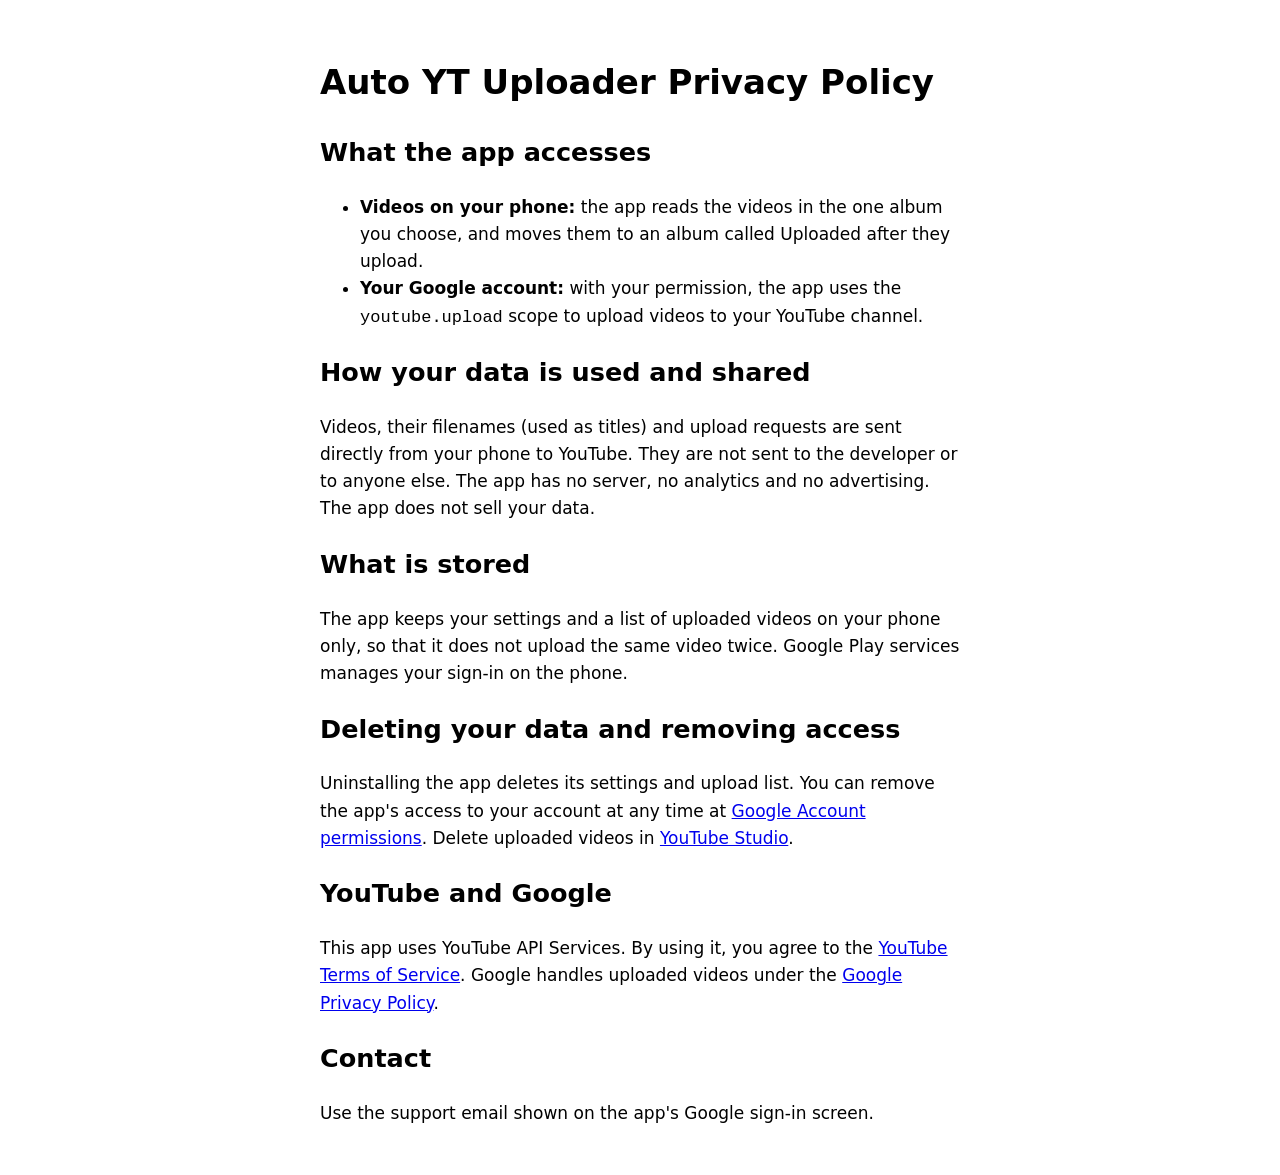
==== site/privacy.html @ 8d8fd3a0 "Add Auto YT Uploader Android app Uploads videos from a chosen album to YouTube as private videos, wi" ====
<!doctype html>
<html lang="en">
<head>
  <meta charset="utf-8">
  <meta name="viewport" content="width=device-width, initial-scale=1">
  <title>Privacy Policy</title>
  <style>
    body { max-width: 640px; margin: 0 auto; padding: 32px 16px; font: 17px/1.6 system-ui, sans-serif; }
  </style>
</head>
<body>
  <h1>Auto YT Uploader Privacy Policy</h1>

  <h2>What the app accesses</h2>
  <ul>
    <li><strong>Videos on your phone:</strong> the app reads the videos in the one album you choose,
      and moves them to an album called Uploaded after they upload.</li>
    <li><strong>Your Google account:</strong> with your permission, the app uses the
      <code>youtube.upload</code> scope to upload videos to your YouTube channel.</li>
  </ul>

  <h2>How your data is used and shared</h2>
  <p>Videos, their filenames (used as titles) and upload requests are sent directly from your phone
    to YouTube. They are not sent to the developer or to anyone else. The app has no server, no
    analytics and no advertising. The app does not sell your data.</p>

  <h2>What is stored</h2>
  <p>The app keeps your settings and a list of uploaded videos on your phone only, so that it does
    not upload the same video twice. Google Play services manages your sign-in on the phone.</p>

  <h2>Deleting your data and removing access</h2>
  <p>Uninstalling the app deletes its settings and upload list. You can remove the app's access to
    your account at any time at
    <a href="https://myaccount.google.com/permissions">Google Account permissions</a>.
    Delete uploaded videos in <a href="https://studio.youtube.com">YouTube Studio</a>.</p>

  <h2>YouTube and Google</h2>
  <p>This app uses YouTube API Services. By using it, you agree to the
    <a href="https://www.youtube.com/t/terms">YouTube Terms of Service</a>. Google handles uploaded
    videos under the <a href="https://policies.google.com/privacy">Google Privacy Policy</a>.</p>

  <h2>Contact</h2>
  <p>Use the support email shown on the app's Google sign-in screen.</p>
</body>
</html>
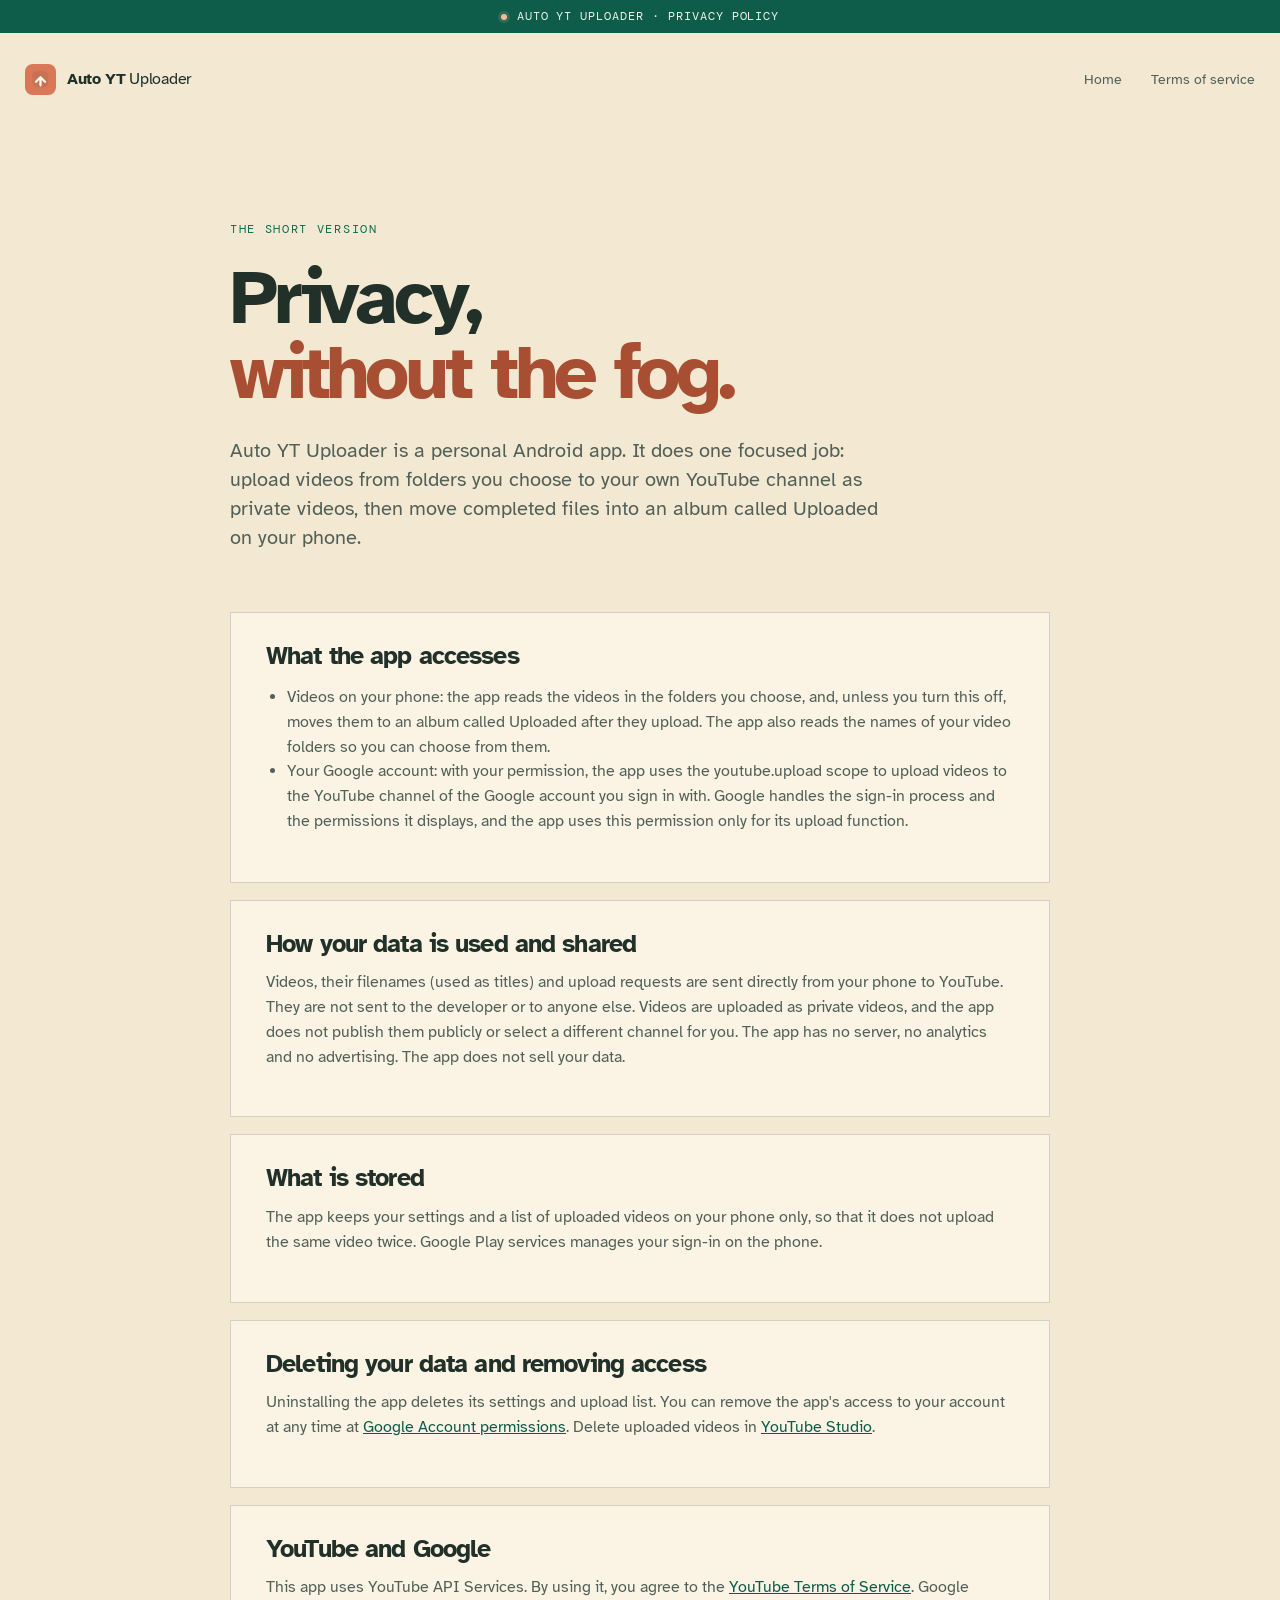
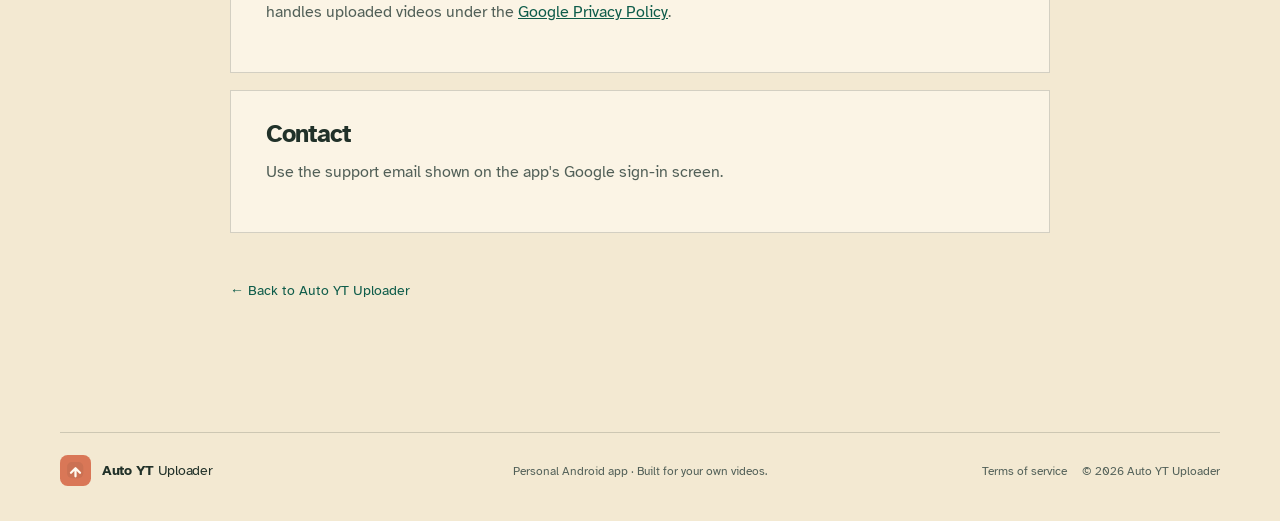
==== commit 1db2e558: "Add dashboard UI, upload queue, and site updates Split the app into Overview, Uploads, Folders, and " ====
--- a/site/privacy.html
+++ b/site/privacy.html
@@ -1,45 +1,35 @@
 <!doctype html>
-<html lang="en">
+<html lang="en" class="legal-page">
 <head>
   <meta charset="utf-8">
   <meta name="viewport" content="width=device-width, initial-scale=1">
-  <title>Privacy Policy</title>
-  <style>
-    body { max-width: 640px; margin: 0 auto; padding: 32px 16px; font: 17px/1.6 system-ui, sans-serif; }
-  </style>
+  <meta name="description" content="Privacy policy for Auto YT Uploader.">
+  <meta name="theme-color" content="#f3e9d2">
+  <title>Privacy policy — Auto YT Uploader</title>
+  <link rel="stylesheet" href="styles.css">
+  <script src="script.js" defer></script>
 </head>
 <body>
-  <h1>Auto YT Uploader Privacy Policy</h1>
-
-  <h2>What the app accesses</h2>
-  <ul>
-    <li><strong>Videos on your phone:</strong> the app reads the videos in the one album you choose,
-      and moves them to an album called Uploaded after they upload.</li>
-    <li><strong>Your Google account:</strong> with your permission, the app uses the
-      <code>youtube.upload</code> scope to upload videos to your YouTube channel.</li>
-  </ul>
-
-  <h2>How your data is used and shared</h2>
-  <p>Videos, their filenames (used as titles) and upload requests are sent directly from your phone
-    to YouTube. They are not sent to the developer or to anyone else. The app has no server, no
-    analytics and no advertising. The app does not sell your data.</p>
-
-  <h2>What is stored</h2>
-  <p>The app keeps your settings and a list of uploaded videos on your phone only, so that it does
-    not upload the same video twice. Google Play services manages your sign-in on the phone.</p>
-
-  <h2>Deleting your data and removing access</h2>
-  <p>Uninstalling the app deletes its settings and upload list. You can remove the app's access to
-    your account at any time at
-    <a href="https://myaccount.google.com/permissions">Google Account permissions</a>.
-    Delete uploaded videos in <a href="https://studio.youtube.com">YouTube Studio</a>.</p>
-
-  <h2>YouTube and Google</h2>
-  <p>This app uses YouTube API Services. By using it, you agree to the
-    <a href="https://www.youtube.com/t/terms">YouTube Terms of Service</a>. Google handles uploaded
-    videos under the <a href="https://policies.google.com/privacy">Google Privacy Policy</a>.</p>
-
-  <h2>Contact</h2>
-  <p>Use the support email shown on the app's Google sign-in screen.</p>
+  <a class="skip-link" href="#main">Skip to main content</a>
+  <header class="page-header">
+  <div class="announcement"><span class="announcement-dot"></span><span>Auto YT Uploader · privacy policy</span></div>
+  <div class="site-header">
+    <a class="brand" href="index.html" aria-label="Auto YT Uploader home"><img class="brand-logo" src="logo.svg" alt="" width="31" height="31"><span class="brand-name"><strong>Auto YT</strong> Uploader</span></a>
+    <nav class="site-nav" aria-label="Legal navigation"><a href="index.html">Home</a><a href="terms.html">Terms of service</a></nav>
+  </div>
+  </header>
+  <main class="legal-wrap section-shell" id="main" tabindex="-1">
+    <p class="legal-kicker">The short version</p>
+    <h1>Privacy,<br><em>without the fog.</em></h1>
+    <p class="legal-intro">Auto YT Uploader is a personal Android app. It does one focused job: upload videos from folders you choose to your own YouTube channel as private videos, then move completed files into an album called Uploaded on your phone.</p>
+    <section class="legal-card"><h2>What the app accesses</h2><ul><li>Videos on your phone: the app reads the videos in the folders you choose, and, unless you turn this off, moves them to an album called Uploaded after they upload. The app also reads the names of your video folders so you can choose from them.</li><li>Your Google account: with your permission, the app uses the youtube.upload scope to upload videos to the YouTube channel of the Google account you sign in with. Google handles the sign-in process and the permissions it displays, and the app uses this permission only for its upload function.</li></ul></section>
+    <section class="legal-card"><h2>How your data is used and shared</h2><p>Videos, their filenames (used as titles) and upload requests are sent directly from your phone to YouTube. They are not sent to the developer or to anyone else. Videos are uploaded as private videos, and the app does not publish them publicly or select a different channel for you. The app has no server, no analytics and no advertising. The app does not sell your data.</p></section>
+    <section class="legal-card"><h2>What is stored</h2><p>The app keeps your settings and a list of uploaded videos on your phone only, so that it does not upload the same video twice. Google Play services manages your sign-in on the phone.</p></section>
+    <section class="legal-card"><h2>Deleting your data and removing access</h2><p>Uninstalling the app deletes its settings and upload list. You can remove the app's access to your account at any time at <a href="https://myaccount.google.com/permissions">Google Account permissions</a>. Delete uploaded videos in <a href="https://studio.youtube.com">YouTube Studio</a>.</p></section>
+    <section class="legal-card"><h2>YouTube and Google</h2><p>This app uses YouTube API Services. By using it, you agree to the <a href="https://www.youtube.com/t/terms">YouTube Terms of Service</a>. Google handles uploaded videos under the <a href="https://policies.google.com/privacy">Google Privacy Policy</a>.</p></section>
+    <section class="legal-card"><h2>Contact</h2><p>Use the support email shown on the app's Google sign-in screen.</p></section>
+    <a class="legal-back" href="index.html">← Back to Auto YT Uploader</a>
+  </main>
+  <footer class="site-footer section-shell"><a class="brand brand-footer" href="index.html" aria-label="Auto YT Uploader home"><img class="brand-logo" src="logo.svg" alt="" width="31" height="31"><span class="brand-name"><strong>Auto YT</strong> Uploader</span></a><p>Personal Android app · Built for your own videos.</p><div class="footer-links"><a href="terms.html">Terms of service</a><span>© <span id="year"></span> Auto YT Uploader</span></div></footer>
 </body>
 </html>
--- a/site/styles.css
+++ b/site/styles.css
@@ -0,0 +1,266 @@
+@import url('https://fonts.googleapis.com/css2?family=Atkinson+Hyperlegible:wght@400;700&family=DM+Mono:wght@400;500&display=swap');
+
+:root {
+  --paper: #f3e9d2;
+  --paper-deep: #eadbbc;
+  --ink: #213129;
+  --ink-soft: #526058;
+  --rust: #a84e33;
+  --rust-dark: #96442c;
+  --green: #0f6b54;
+  --green-deep: #0e5c4a;
+  --mint: #d7e8d8;
+  --cream: #fffaf0;
+  --line: rgba(33, 49, 41, .18);
+  --shadow: 0 22px 60px rgba(63, 49, 30, .13);
+  --display: 'Atkinson Hyperlegible', 'Trebuchet MS', sans-serif;
+  --mono: 'DM Mono', 'SFMono-Regular', Consolas, monospace;
+}
+
+* { box-sizing: border-box; }
+html { scroll-behavior: smooth; }
+body { margin: 0; background: var(--paper); color: var(--ink); font-family: var(--display); font-size: 17px; line-height: 1.5; }
+a { color: inherit; text-decoration: none; }
+button { font: inherit; }
+main { overflow-x: clip; }
+main:focus { outline: 0; }
+:focus-visible { outline: 3px solid var(--ink); outline-offset: 3px; border-radius: 2px; }
+.privacy-panel :focus-visible { outline-color: var(--cream); }
+.skip-link { transition-property: none; position: absolute; top: -100px; left: 16px; z-index: 20; padding: 12px 16px; background: var(--ink); color: var(--cream); border-radius: 6px; font-size: 16px; }
+.skip-link:focus { top: 8px; }
+.skip-link:focus-visible { outline-color: var(--rust); }
+::selection { background: var(--rust); color: var(--cream); }
+
+body::before { content: ''; position: fixed; inset: 0; pointer-events: none; opacity: .34; background-image: radial-gradient(rgba(33,49,41,.12) .65px, transparent .65px); background-size: 12px 12px; mask-image: linear-gradient(to bottom, black, transparent 72%); z-index: -1; }
+.section-shell { width: min(1160px, calc(100% - 72px)); margin-inline: auto; }
+
+.announcement { min-height: 33px; padding: 7px 32px; display: flex; align-items: center; justify-content: center; gap: 10px; background: var(--green-deep); color: #edf5e9; font: 12px/1.3 var(--mono); letter-spacing: .08em; text-transform: uppercase; }
+.announcement-dot { width: 6px; height: 6px; border-radius: 50%; background: #f7b997; box-shadow: 0 0 0 3px rgba(247,185,151,.16); }
+.announcement-line { width: 24px; height: 1px; background: rgba(237,245,233,.35); }
+.announcement-detail { color: rgba(237,245,233,.85); }
+
+.site-header { width: min(1230px, calc(100% - 48px)); margin: 0 auto; min-height: 92px; display: flex; align-items: center; justify-content: space-between; position: relative; z-index: 10; }
+.brand { display: inline-flex; align-items: center; gap: 11px; font-size: 16px; letter-spacing: -.02em; }
+.brand-name { color: var(--ink); }
+.brand-name strong { font-weight: 700; }
+.brand-logo { display: block; flex: none; }
+.site-nav { display: flex; align-items: center; gap: 29px; font-size: 14px; }
+.site-nav a, .footer-links a, .legal-back { display: inline-flex; align-items: center; min-height: 24px; }
+.site-nav a:not(.nav-pill), .footer-links a { color: var(--ink-soft); transition: color .2s ease; }
+.site-nav a:not(.nav-pill):hover, .footer-links a:hover { color: var(--rust-dark); }
+.nav-pill { padding: 11px 15px; border: 1px solid var(--line); border-radius: 999px; color: var(--ink); transition: background .2s ease, border-color .2s ease, transform .2s ease; }
+.nav-pill:hover { background: rgba(255,250,240,.7); border-color: rgba(33,49,41,.35); transform: translateY(-2px); }
+.nav-pill span { margin-left: 10px; color: var(--rust); }
+.menu-toggle { display: none; background: none; border: 0; padding: 7px; cursor: pointer; }
+.menu-toggle span { display: block; width: 22px; height: 2px; background: var(--ink); margin: 5px; }
+
+.hero { min-height: 600px; padding: 72px 0 102px; display: grid; grid-template-columns: minmax(0, .94fr) minmax(410px, .86fr); gap: 62px; align-items: center; }
+.eyebrow { margin: 0 0 26px; display: flex; align-items: center; gap: 10px; color: var(--green); font: 12px/1.3 var(--mono); letter-spacing: .14em; text-transform: uppercase; }
+.eyebrow-rule { width: 28px; height: 1px; background: currentColor; display: inline-block; }
+h1, h2, h3, p { margin-top: 0; }
+h1, h2 { letter-spacing: -.055em; line-height: .98; font-weight: 700; }
+h1 { font-size: clamp(4rem, 6.8vw, 6.65rem); margin-bottom: 29px; max-width: 720px; }
+h1 em, h2 em { font-style: normal; color: var(--rust); }
+.hero-lede { max-width: 475px; color: var(--ink-soft); font-size: 20px; line-height: 1.42; margin-bottom: 31px; }
+.hero-actions, .closing-links { display: flex; gap: 17px; align-items: center; flex-wrap: wrap; }
+.button { display: inline-flex; align-items: center; gap: 17px; min-height: 47px; padding: 0 18px; border-radius: 6px; font-size: 14px; transition: transform .2s ease, box-shadow .2s ease, background .2s ease; }
+.button:hover { transform: translateY(-3px); }
+.button-primary { background: var(--rust); color: var(--cream); box-shadow: 5px 5px 0 rgba(33,49,41,.15); }
+.button-primary:hover { background: var(--rust-dark); box-shadow: 7px 7px 0 rgba(33,49,41,.15); }
+.button-text { padding-left: 0; color: var(--green-deep); }
+.button-text span { color: var(--rust); }
+.hero-note { display: flex; align-items: center; gap: 9px; margin-top: 38px; color: var(--ink-soft); font: 12px var(--mono); }
+.note-icon { display: grid; place-items: center; width: 21px; height: 21px; border-radius: 50%; background: var(--mint); color: var(--green); font-size: 13px; }
+
+.hero-visual { min-height: 500px; position: relative; display: grid; place-items: center; }
+.sun-disc { width: 350px; height: 350px; border-radius: 50%; background: var(--mint); position: absolute; top: 50px; right: 20px; }
+.orbit { position: absolute; border: 1px solid rgba(22,125,99,.25); border-radius: 50%; transform: rotate(-22deg); }
+.orbit-one { width: 480px; height: 170px; top: 168px; right: -35px; }
+.orbit-two { width: 530px; height: 240px; top: 130px; right: -62px; transform: rotate(24deg); border-color: rgba(217,119,87,.25); }
+.visual-label { position: absolute; font: 10px var(--mono); color: var(--green); letter-spacing: .08em; text-transform: uppercase; z-index: 2; }
+.label-top { right: -4px; top: 45px; transform: rotate(7deg); }
+.label-bottom { left: -4px; bottom: 55px; transform: rotate(-7deg); }
+.phone { width: 239px; height: 465px; padding: 9px; border: 2px solid var(--ink); border-radius: 31px; background: #d5c5a4; transform: rotate(5deg); position: relative; z-index: 3; box-shadow: 16px 20px 0 rgba(33,49,41,.15), 0 28px 55px rgba(70,52,31,.2); }
+.phone-speaker { position: absolute; top: 14px; left: 50%; width: 62px; height: 5px; border-radius: 10px; background: var(--ink); transform: translateX(-50%); z-index: 4; }
+.phone-screen { height: 100%; border-radius: 23px; background: var(--cream); overflow: hidden; padding: 24px 14px 12px; position: relative; }
+.phone-screen::after { content: ''; position: absolute; top: 0; right: 0; width: 50px; height: 100%; background: linear-gradient(90deg, transparent, rgba(255,255,255,.25)); pointer-events: none; }
+.phone-status, .phone-appbar, .phone-bottom-nav { display: flex; justify-content: space-between; align-items: center; font: 7px var(--mono); color: var(--ink-soft); }
+.phone-appbar { padding: 18px 0 15px; color: var(--ink); font: 700 11px var(--display); }
+.mini-logo { width: 20px; height: 20px; border-radius: 6px 6px 6px 2px; background: var(--rust); display: grid; place-items: center; transform: rotate(-8deg); }
+.mini-logo span { width: 8px; height: 8px; border-left: 1px solid var(--cream); border-bottom: 1px solid var(--cream); transform: rotate(-45deg) translate(1px,-1px); }
+.appbar-menu { margin-left: auto; color: var(--rust); letter-spacing: 2px; }
+.phone-greeting { margin: 8px 0 16px; }
+.tiny-overline { display: block; font: 7px var(--mono); letter-spacing: .1em; color: var(--green); margin-bottom: 4px; }
+.phone-greeting strong { font-size: 21px; letter-spacing: -.05em; }
+.folder-card, .upload-card, .album-row { border: 1px solid rgba(33,49,41,.13); border-radius: 9px; background: rgba(243,233,210,.46); }
+.folder-card { display: flex; align-items: center; gap: 8px; padding: 10px 9px; margin-bottom: 12px; }
+.folder-card strong, .upload-card strong, .album-row strong { display: block; font-size: 10px; line-height: 1.1; }
+.folder-card small, .upload-card small, .album-row small { color: var(--ink-soft); display: block; font-size: 7px; margin-top: 4px; }
+.folder-icon { width: 22px; height: 17px; background: var(--rust); border-radius: 3px; position: relative; flex: 0 0 auto; }
+.folder-icon::before { content: ''; position: absolute; top: -3px; left: 2px; width: 9px; height: 5px; border-radius: 3px 3px 0 0; background: var(--rust); }
+.folder-icon span { position: absolute; left: 6px; top: 5px; width: 7px; height: 5px; border-left: 1px solid var(--cream); border-bottom: 1px solid var(--cream); transform: rotate(-45deg); }
+.folder-check { margin-left: auto; width: 17px; height: 17px; border-radius: 50%; display: grid; place-items: center; background: var(--mint); color: var(--green); font-size: 9px; }
+.upload-card { padding: 9px; display: flex; gap: 9px; background: #e3f0df; border-color: rgba(22,125,99,.19); }
+.video-thumb { width: 47px; height: 50px; border-radius: 6px; background: linear-gradient(155deg, #879f91 0 43%, #d3bc89 44% 100%); position: relative; overflow: hidden; flex: 0 0 auto; }
+.video-thumb::after { content: ''; position: absolute; width: 35px; height: 20px; border-radius: 50%; background: rgba(255,250,240,.28); top: 8px; left: -9px; transform: rotate(22deg); }
+.play-triangle { position: absolute; z-index: 1; top: 17px; left: 20px; border-left: 8px solid var(--cream); border-top: 6px solid transparent; border-bottom: 6px solid transparent; }
+.upload-info { flex: 1; min-width: 0; position: relative; padding-top: 2px; }
+.upload-info strong { white-space: nowrap; overflow: hidden; text-overflow: ellipsis; }
+.progress { height: 4px; border-radius: 8px; background: rgba(22,125,99,.16); margin-top: 11px; overflow: hidden; }
+.progress span { display: block; height: 100%; width: 68%; background: var(--green); border-radius: inherit; }
+.upload-info em { position: absolute; right: 0; bottom: -1px; font: 7px var(--mono); font-style: normal; color: var(--green); }
+.album-row { display: flex; align-items: center; gap: 8px; padding: 9px; margin-top: 12px; }
+.album-icon { width: 21px; height: 21px; display: grid; place-items: center; color: var(--rust); border: 1px solid rgba(217,119,87,.35); border-radius: 5px; font-size: 12px; }
+.album-arrow { margin-left: auto; color: var(--rust); font-size: 20px; line-height: .8; }
+.phone-bottom-nav { position: absolute; left: 14px; right: 14px; bottom: 10px; justify-content: space-around; }
+.phone-bottom-nav span { width: 4px; height: 4px; background: rgba(33,49,41,.3); border-radius: 50%; }
+.phone-bottom-nav .active { width: 23px; border-radius: 6px; background: var(--rust); }
+.floating-card { position: absolute; z-index: 4; display: flex; align-items: center; gap: 8px; padding: 10px 12px; min-width: 143px; background: var(--cream); border: 1px solid rgba(33,49,41,.18); border-radius: 8px; box-shadow: 7px 10px 0 rgba(33,49,41,.11); }
+.floating-card strong { display: block; font-size: 12px; line-height: 1; }
+.floating-card small { display: block; color: var(--ink-soft); font-size: 8px; margin-top: 4px; }
+.floating-icon, .done-check { display: grid; place-items: center; width: 24px; height: 24px; border-radius: 50%; background: var(--mint); color: var(--green); font-size: 13px; }
+.card-private { top: 114px; left: -7px; transform: rotate(-7deg); }
+.card-done { right: -18px; bottom: 83px; transform: rotate(5deg); }
+.done-check { background: var(--rust); color: var(--cream); }
+
+.proof-strip { border-top: 1px solid var(--line); border-bottom: 1px solid var(--line); padding: 22px 0; display: grid; grid-template-columns: 1.25fr 3fr; gap: 30px; align-items: center; }
+.proof-list { margin: 0; padding: 0; list-style: none; display: grid; grid-template-columns: repeat(3, 1fr); gap: 30px; }
+.proof-intro { display: flex; align-items: center; gap: 15px; color: var(--green-deep); font-size: 14px; line-height: 1.18; }
+.scribble-arrow { color: var(--rust); font-size: 29px; transform: rotate(22deg); display: inline-block; }
+.proof-item { padding-left: 21px; border-left: 1px solid var(--line); }
+.proof-number, .step-index { display: block; color: var(--rust); font: 12px var(--mono); letter-spacing: .08em; margin-bottom: 8px; }
+.proof-item strong { display: block; font-size: 15px; }
+.proof-item small { display: block; color: var(--ink-soft); font-size: 12px; margin-top: 3px; }
+
+.steps { padding: 150px 0 155px; }
+.section-heading h2, .privacy-main h2, .closing h2 { font-size: clamp(3rem, 5vw, 5rem); margin-bottom: 0; }
+.step-list { display: grid; grid-template-columns: repeat(3, 1fr); gap: 17px; margin: 73px 0 0; padding: 0; list-style: none; }
+.step-card { min-height: 282px; padding: 23px 24px 21px; background: rgba(255,250,240,.46); border: 1px solid var(--line); border-radius: 4px; display: flex; flex-direction: column; transition: transform .25s ease, box-shadow .25s ease; }
+.step-card:hover { transform: translateY(-7px); box-shadow: 10px 12px 0 rgba(33,49,41,.1); }
+.step-card-featured { background: var(--rust); color: var(--cream); transform: translateY(-16px) rotate(-1.3deg); border-color: transparent; box-shadow: 9px 13px 0 rgba(33,49,41,.13); }
+.step-card-featured:hover { transform: translateY(-23px) rotate(-1.3deg); }
+.step-card-featured .step-index, .step-card-featured .step-caption { color: #ffe3d3; }
+.step-topline { display: flex; justify-content: space-between; align-items: start; }
+.step-icon { width: 38px; height: 38px; border: 1px solid rgba(33,49,41,.2); border-radius: 50%; display: grid; place-items: center; color: var(--green); font-size: 17px; }
+.step-card-featured .step-icon { color: var(--cream); border-color: rgba(255,250,240,.5); }
+.step-card h3 { margin: 38px 0 12px; font-size: 23px; letter-spacing: -.035em; }
+.step-card p { max-width: 280px; margin-bottom: 23px; color: var(--ink-soft); font-size: 15px; line-height: 1.42; }
+.step-card-featured p { color: var(--cream); }
+.step-caption { color: var(--green); font: 12px var(--mono); letter-spacing: .12em; margin-top: auto; text-transform: uppercase; }
+
+.privacy { padding-bottom: 150px; }
+.privacy-panel { background: var(--green-deep); color: var(--cream); padding: 70px 72px; display: grid; grid-template-columns: .92fr 1.08fr; gap: 78px; position: relative; overflow: hidden; }
+.privacy-panel::before, .privacy-panel::after { content: ''; position: absolute; border: 1px solid rgba(243,233,210,.16); border-radius: 50%; pointer-events: none; }
+.privacy-panel::before { width: 450px; height: 450px; right: -160px; top: -220px; }
+.privacy-panel::after { width: 610px; height: 610px; right: -235px; top: -300px; }
+.eyebrow-light { color: #a8d2b0; }
+.privacy-main { position: relative; z-index: 1; }
+.privacy-main h2 { margin-bottom: 25px; }
+.privacy-main h2 em { color: #f5b796; }
+.privacy-main > p:not(.eyebrow) { max-width: 380px; color: rgba(255,250,240,.88); line-height: 1.5; margin-bottom: 31px; }
+.button-light { border: 1px solid rgba(255,250,240,.5); color: var(--cream); }
+.button-light:hover { background: rgba(255,250,240,.12); }
+.privacy-list { position: relative; z-index: 1; padding-top: 25px; }
+.privacy-row { display: grid; grid-template-columns: 35px 1fr; gap: 18px; padding: 22px 0; border-top: 1px solid rgba(255,250,240,.19); }
+.privacy-row:last-child { border-bottom: 1px solid rgba(255,250,240,.19); }
+.privacy-badge { width: 29px; height: 29px; border: 1px solid rgba(255,250,240,.36); border-radius: 50%; display: grid; place-items: center; color: #f5b796; font: 11px var(--mono); }
+.privacy-row h3 { margin: 0 0 5px; font-size: 19px; letter-spacing: -.025em; }
+.privacy-row p { margin: 0; max-width: 390px; color: rgba(255,250,240,.88); font-size: 14px; line-height: 1.4; }
+
+.closing { padding: 64px 0 142px; text-align: center; display: flex; flex-direction: column; align-items: center; }
+.closing-mark { display: flex; gap: 6px; align-items: end; height: 28px; margin-bottom: 37px; }
+.closing-mark span { display: block; width: 9px; border-radius: 9px 9px 2px 2px; background: var(--rust); transform: rotate(22deg); }
+.closing-mark span:nth-child(1) { height: 15px; opacity: .55; }
+.closing-mark span:nth-child(2) { height: 26px; }
+.closing-mark span:nth-child(3) { height: 19px; opacity: .75; }
+.closing h2 { margin-bottom: 21px; }
+.closing-copy { max-width: 440px; color: var(--ink-soft); margin-bottom: 30px; }
+.closing-links { justify-content: center; }
+
+.site-footer { padding: 22px 0 35px; border-top: 1px solid var(--line); display: grid; grid-template-columns: 1fr auto 1fr; align-items: center; gap: 20px; font-size: 12px; }
+.brand-footer { font-size: 14px; }
+.site-footer > p { margin: 0; color: var(--ink-soft); text-align: center; }
+.footer-links { justify-self: end; display: flex; align-items: center; gap: 15px; color: var(--ink-soft); }
+
+.legal-page .site-header { margin-bottom: 52px; }
+.legal-wrap { max-width: 820px; padding: 44px 0 130px; }
+.legal-kicker { color: var(--green); font: 12px var(--mono); letter-spacing: .14em; text-transform: uppercase; }
+.legal-wrap h1 { font-size: clamp(3rem, 6vw, 5.4rem); margin: 23px 0 25px; }
+.legal-intro { max-width: 650px; color: var(--ink-soft); font-size: 20px; line-height: 1.45; margin-bottom: 60px; }
+.legal-card { background: rgba(255,250,240,.62); border: 1px solid var(--line); padding: 31px 35px; margin: 17px 0; }
+.legal-card h2 { font-size: 25px; margin-bottom: 14px; letter-spacing: -.035em; }
+.legal-card p, .legal-card li { color: var(--ink-soft); font-size: 16px; line-height: 1.55; }
+.legal-card ul { padding-left: 21px; }
+.legal-card a { color: var(--green-deep); text-decoration: underline; }
+.legal-back { display: inline-flex; margin-top: 28px; color: var(--green-deep); font-size: 14px; }
+
+@media (max-width: 900px) {
+  .section-shell { width: min(100% - 42px, 680px); }
+  .hero { grid-template-columns: 1fr; gap: 36px; padding-top: 65px; }
+  .hero-copy { max-width: 620px; }
+  .hero-visual { min-height: 500px; }
+  .proof-strip { grid-template-columns: 1fr; gap: 24px; }
+  .proof-list { grid-template-columns: 1fr 1fr; gap: 24px; }
+  .steps { padding: 110px 0; }
+  .step-list { gap: 11px; }
+  .privacy-panel { grid-template-columns: 1fr; gap: 35px; padding: 54px 42px; }
+  .privacy-list { padding-top: 0; }
+  .site-footer { grid-template-columns: 1fr; text-align: center; }
+  .site-footer > p { order: 3; }
+  .footer-links { justify-self: center; flex-wrap: wrap; justify-content: center; }
+}
+
+@media (max-width: 620px) {
+  body { font-size: 16px; }
+  .announcement { padding-inline: 15px; font-size: 12px; gap: 7px; text-align: center; }
+  .announcement-line, .announcement-detail { display: none; }
+  .site-header { width: calc(100% - 32px); min-height: 75px; }
+  .menu-toggle { display: block; }
+  .site-nav { position: absolute; top: 68px; left: 0; right: 0; display: none; padding: 16px; flex-direction: column; align-items: stretch; gap: 0; background: var(--cream); border: 1px solid var(--line); border-radius: 7px; box-shadow: var(--shadow); }
+  .site-nav.is-open { display: flex; }
+  .site-nav a { padding: 11px 4px; }
+  .site-nav .nav-pill { margin-top: 8px; text-align: center; }
+  .section-shell { width: calc(100% - 34px); }
+  .hero { padding: 50px 0 78px; }
+  h1 { font-size: clamp(3.3rem, 17vw, 5rem); }
+  .hero-lede { font-size: 18px; }
+  .hero-actions { align-items: flex-start; flex-direction: column; gap: 12px; }
+  .hero-note { margin-top: 28px; }
+  .hero-visual { min-height: 410px; margin: 0 -25px; transform: scale(.86); transform-origin: center top; margin-bottom: -55px; }
+  .sun-disc { right: 46px; }
+  .card-private { left: 8px; }
+  .card-done { right: 5px; }
+  .label-top { right: 10px; }
+  .label-bottom { left: 4px; }
+  .proof-strip { gap: 18px; padding: 26px 0; }
+  .proof-list { grid-template-columns: 1fr; gap: 18px; }
+  .proof-item { padding: 15px 0 0; border-left: 0; border-top: 1px solid var(--line); }
+  .steps { padding: 90px 0; }
+  .section-heading h2, .privacy-main h2, .closing h2 { font-size: 3.25rem; }
+  .step-list { grid-template-columns: 1fr; margin-top: 46px; }
+  .step-card, .step-card-featured { min-height: 240px; transform: none; }
+  .step-card-featured:hover, .step-card:hover { transform: translateY(-5px); }
+  .step-card h3 { margin-top: 26px; }
+  .privacy { padding-bottom: 90px; }
+  .privacy-panel { padding: 42px 24px; margin-inline: -1px; }
+  .privacy-row { gap: 12px; }
+  .privacy-row p { font-size: 13px; }
+  .closing { padding: 40px 0 95px; }
+  .closing-links { flex-direction: column; gap: 8px; }
+  .site-footer { padding-bottom: 27px; }
+  .footer-links { flex-direction: column; gap: 8px; }
+  .legal-page .site-header { margin-bottom: 10px; flex-wrap: wrap; gap: 4px 20px; padding-block: 12px; }
+  .legal-page .site-nav { position: static; display: flex; flex-direction: row; gap: 18px; padding: 0; background: none; border: 0; box-shadow: none; }
+  .legal-wrap { padding: 45px 0 85px; }
+  .legal-wrap h1 { font-size: 3.5rem; }
+  .legal-intro { font-size: 18px; margin-bottom: 38px; }
+  .legal-card { padding: 23px 20px; }
+}
+
+@media (forced-colors: active) {
+  .menu-toggle span { forced-color-adjust: none; background: CanvasText; }
+}
+
+@media (prefers-reduced-motion: reduce) {
+  *, *::before, *::after { scroll-behavior: auto !important; transition-duration: .01ms !important; animation-duration: .01ms !important; }
+}
